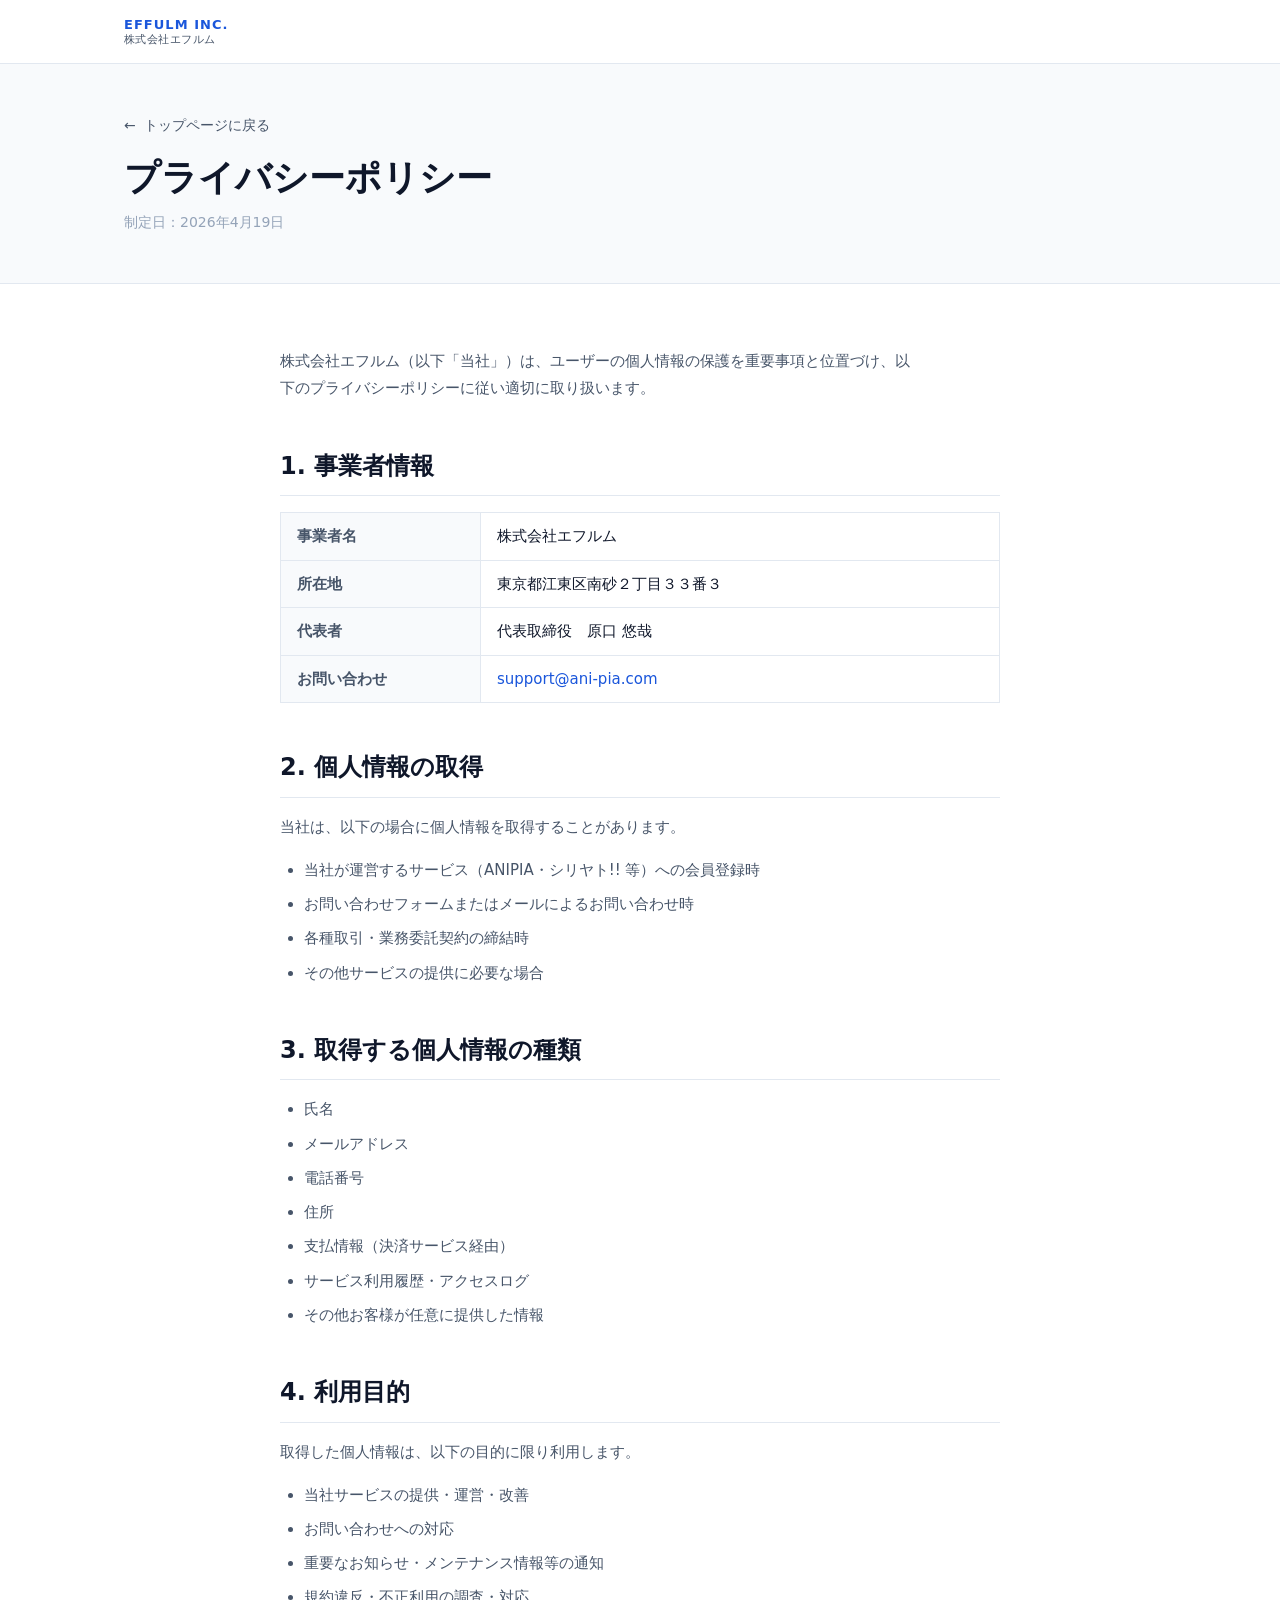
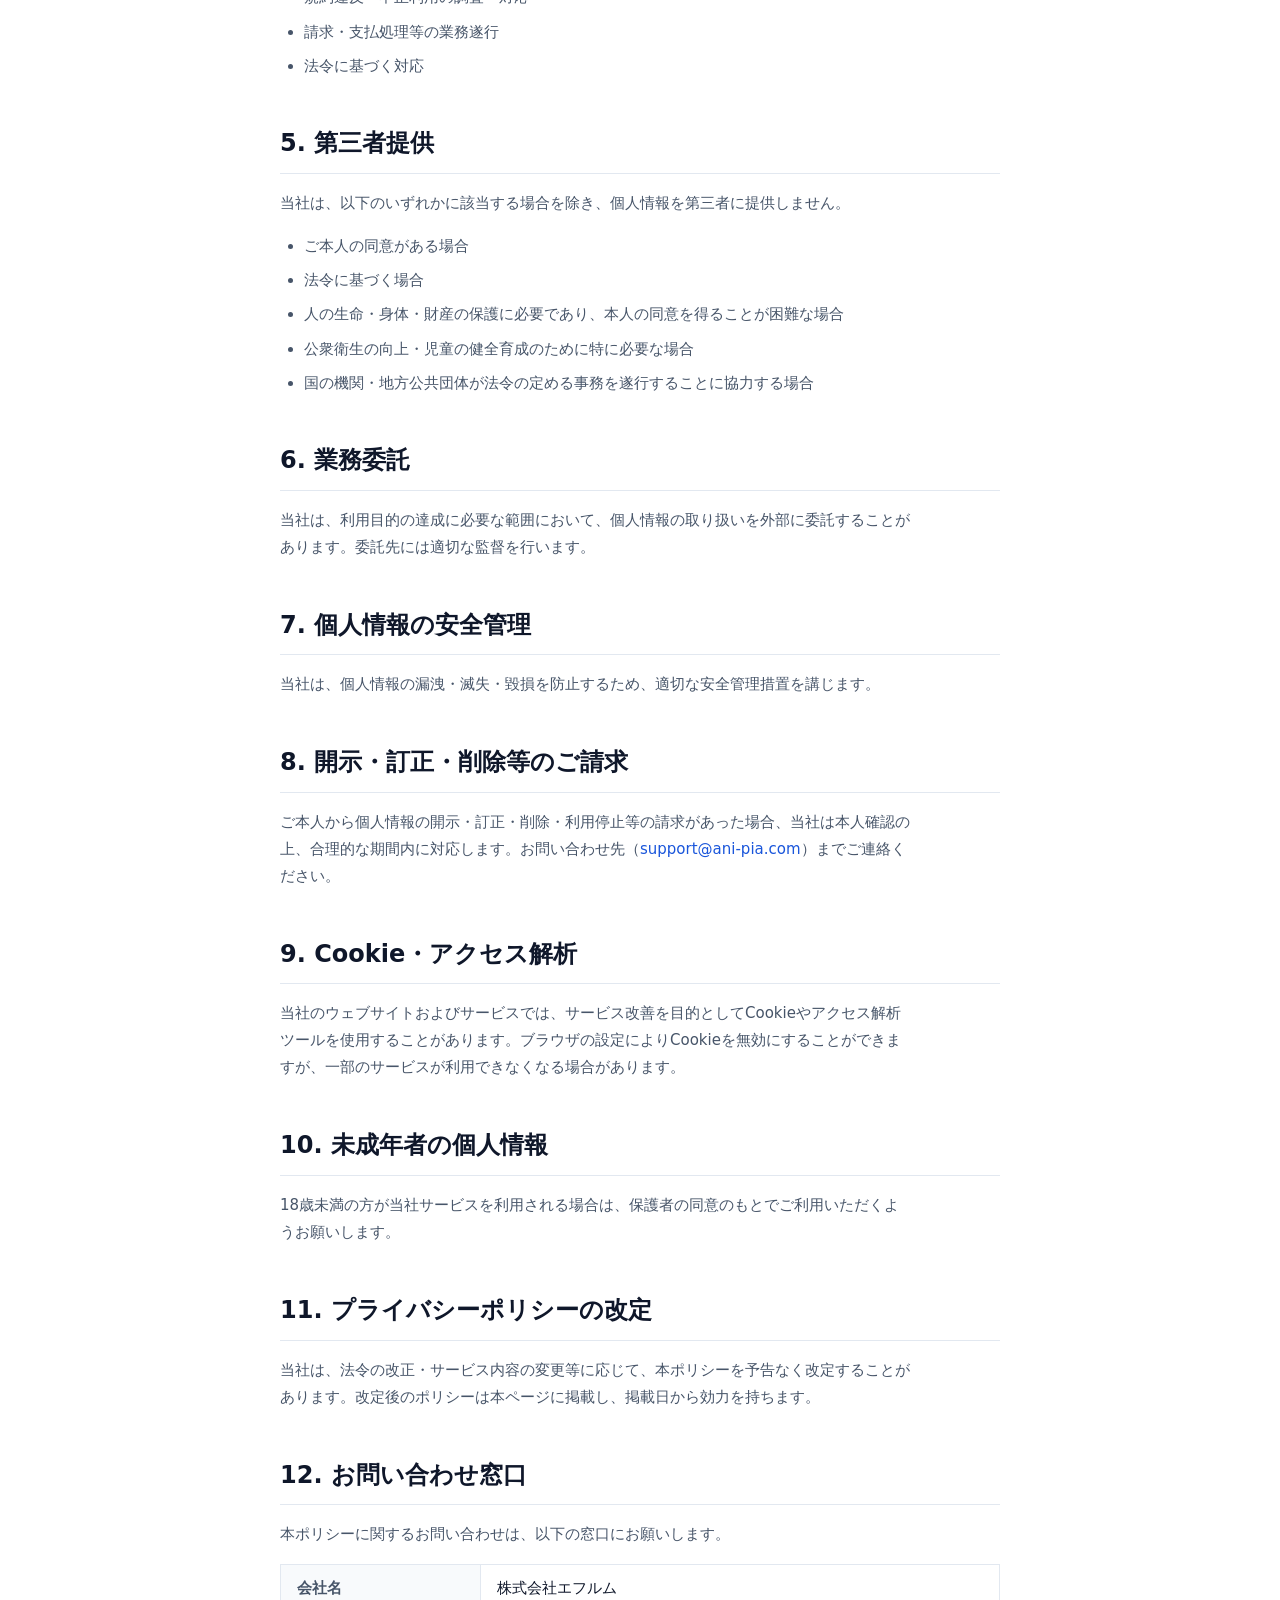
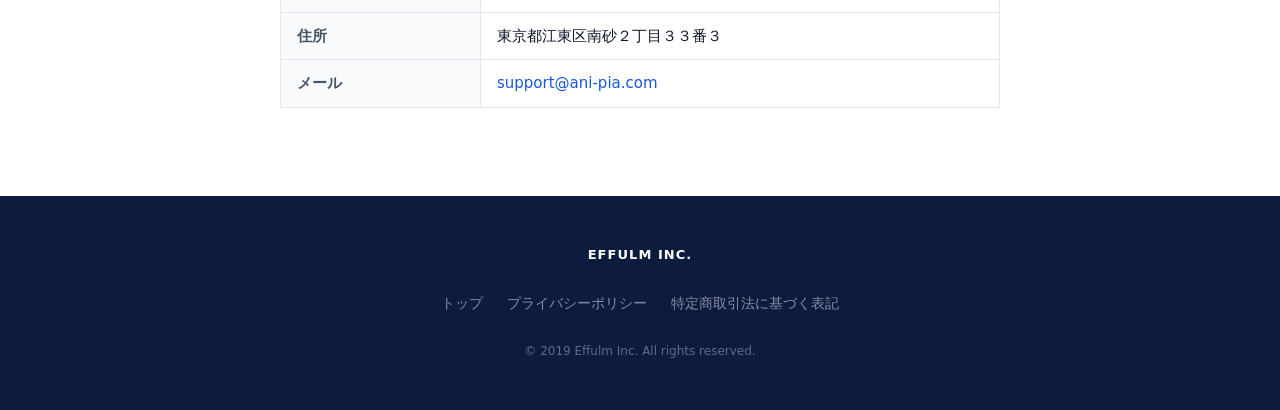
==== privacy.html @ ca1aca21 "feat: add privacy policy page 個人情報の取得・利用目的・第三者提供・開示請求・Cookie・改定条項を含む 標準的なプライバシーポリシーを追加。制定日 2026-04-1" ====
<!DOCTYPE html>
<html lang="ja">
<head>
  <meta charset="UTF-8">
  <meta name="viewport" content="width=device-width, initial-scale=1.0">
  <title>プライバシーポリシー | 株式会社エフルム</title>
  <meta name="description" content="株式会社エフルムのプライバシーポリシーです。">
  <link rel="icon" href="assets/img/favicon.svg" type="image/svg+xml">
  <link rel="stylesheet" href="assets/css/site.css">
</head>
<body>

  <header class="site-header">
    <div class="container">
      <a href="index.html" class="site-logo">
        <span class="site-logo__en">Effulm Inc.</span>
        <span class="site-logo__ja">株式会社エフルム</span>
      </a>
    </div>
  </header>

  <main>
    <div class="page-header">
      <div class="container">
        <a href="index.html" class="page-header__back">トップページに戻る</a>
        <h1 class="page-header__title">プライバシーポリシー</h1>
        <p class="page-header__date">制定日：2026年4月19日</p>
      </div>
    </div>

    <div class="container">
      <article class="prose">

        <p>株式会社エフルム（以下「当社」）は、ユーザーの個人情報の保護を重要事項と位置づけ、以下のプライバシーポリシーに従い適切に取り扱います。</p>

        <h2>1. 事業者情報</h2>
        <table>
          <tbody>
            <tr><th>事業者名</th><td>株式会社エフルム</td></tr>
            <tr><th>所在地</th><td>東京都江東区南砂２丁目３３番３</td></tr>
            <tr><th>代表者</th><td>代表取締役　原口 悠哉</td></tr>
            <tr><th>お問い合わせ</th><td><a href="mailto:support@ani-pia.com">support@ani-pia.com</a></td></tr>
          </tbody>
        </table>

        <h2>2. 個人情報の取得</h2>
        <p>当社は、以下の場合に個人情報を取得することがあります。</p>
        <ul>
          <li>当社が運営するサービス（ANIPIA・シリヤト!! 等）への会員登録時</li>
          <li>お問い合わせフォームまたはメールによるお問い合わせ時</li>
          <li>各種取引・業務委託契約の締結時</li>
          <li>その他サービスの提供に必要な場合</li>
        </ul>

        <h2>3. 取得する個人情報の種類</h2>
        <ul>
          <li>氏名</li>
          <li>メールアドレス</li>
          <li>電話番号</li>
          <li>住所</li>
          <li>支払情報（決済サービス経由）</li>
          <li>サービス利用履歴・アクセスログ</li>
          <li>その他お客様が任意に提供した情報</li>
        </ul>

        <h2>4. 利用目的</h2>
        <p>取得した個人情報は、以下の目的に限り利用します。</p>
        <ul>
          <li>当社サービスの提供・運営・改善</li>
          <li>お問い合わせへの対応</li>
          <li>重要なお知らせ・メンテナンス情報等の通知</li>
          <li>規約違反・不正利用の調査・対応</li>
          <li>請求・支払処理等の業務遂行</li>
          <li>法令に基づく対応</li>
        </ul>

        <h2>5. 第三者提供</h2>
        <p>当社は、以下のいずれかに該当する場合を除き、個人情報を第三者に提供しません。</p>
        <ul>
          <li>ご本人の同意がある場合</li>
          <li>法令に基づく場合</li>
          <li>人の生命・身体・財産の保護に必要であり、本人の同意を得ることが困難な場合</li>
          <li>公衆衛生の向上・児童の健全育成のために特に必要な場合</li>
          <li>国の機関・地方公共団体が法令の定める事務を遂行することに協力する場合</li>
        </ul>

        <h2>6. 業務委託</h2>
        <p>当社は、利用目的の達成に必要な範囲において、個人情報の取り扱いを外部に委託することがあります。委託先には適切な監督を行います。</p>

        <h2>7. 個人情報の安全管理</h2>
        <p>当社は、個人情報の漏洩・滅失・毀損を防止するため、適切な安全管理措置を講じます。</p>

        <h2>8. 開示・訂正・削除等のご請求</h2>
        <p>ご本人から個人情報の開示・訂正・削除・利用停止等の請求があった場合、当社は本人確認の上、合理的な期間内に対応します。お問い合わせ先（<a href="mailto:support@ani-pia.com">support@ani-pia.com</a>）までご連絡ください。</p>

        <h2>9. Cookie・アクセス解析</h2>
        <p>当社のウェブサイトおよびサービスでは、サービス改善を目的としてCookieやアクセス解析ツールを使用することがあります。ブラウザの設定によりCookieを無効にすることができますが、一部のサービスが利用できなくなる場合があります。</p>

        <h2>10. 未成年者の個人情報</h2>
        <p>18歳未満の方が当社サービスを利用される場合は、保護者の同意のもとでご利用いただくようお願いします。</p>

        <h2>11. プライバシーポリシーの改定</h2>
        <p>当社は、法令の改正・サービス内容の変更等に応じて、本ポリシーを予告なく改定することがあります。改定後のポリシーは本ページに掲載し、掲載日から効力を持ちます。</p>

        <h2>12. お問い合わせ窓口</h2>
        <p>本ポリシーに関するお問い合わせは、以下の窓口にお願いします。</p>
        <table>
          <tbody>
            <tr><th>会社名</th><td>株式会社エフルム</td></tr>
            <tr><th>住所</th><td>東京都江東区南砂２丁目３３番３</td></tr>
            <tr><th>メール</th><td><a href="mailto:support@ani-pia.com">support@ani-pia.com</a></td></tr>
          </tbody>
        </table>

      </article>
    </div>
  </main>

  <footer class="site-footer">
    <div class="container">
      <p class="footer-logo">Effulm Inc.</p>
      <nav aria-label="フッターナビゲーション">
        <ul class="footer-nav">
          <li><a href="index.html">トップ</a></li>
          <li><a href="privacy.html">プライバシーポリシー</a></li>
          <li><a href="tokushoho.html">特定商取引法に基づく表記</a></li>
        </ul>
      </nav>
      <p class="footer-copy">&copy; 2019 Effulm Inc. All rights reserved.</p>
    </div>
  </footer>

</body>
</html>
---- assets/css/site.css ----
/* Site styles — 株式会社エフルム */
/* jp-ui-contracts recipes */
@import "./recipes/ja-text.css";
@import "./recipes/headings.css";
@import "./recipes/mixed-script.css";
@import "./recipes/forms.css";
/* Design tokens */
@import "./tokens.css";

/* ─── Reset & Base ─────────────────────────────────────────── */
*, *::before, *::after {
  box-sizing: border-box;
  margin: 0;
  padding: 0;
}

html {
  font-size: 16px;
  scroll-behavior: smooth;
}

html:lang(ja) {
  line-break: strict;
  word-break: normal;
  overflow-wrap: anywhere;
}

body {
  font-family: var(--font-sans);
  font-size: var(--text-body-m);
  line-height: var(--lh-normal);
  color: var(--color-text);
  background: var(--color-bg);
  -webkit-font-smoothing: antialiased;
}

a {
  color: var(--color-primary);
  text-decoration: none;
  transition: color var(--transition);
}

a:hover {
  color: var(--color-primary-hover);
}

img {
  max-width: 100%;
  display: block;
}

/* ─── Layout Utilities ──────────────────────────────────────── */
.container {
  max-width: var(--container-max);
  margin-inline: auto;
  padding-inline: var(--sp-6);
}

.reading {
  max-width: var(--reading-max);
  margin-inline: auto;
}

section {
  padding-block: var(--sp-24);
}

section:nth-child(even) {
  background: var(--color-surface);
}

/* ─── Header ────────────────────────────────────────────────── */
.site-header {
  position: sticky;
  top: 0;
  z-index: 100;
  height: var(--header-height);
  background: rgba(255, 255, 255, 0.95);
  backdrop-filter: blur(8px);
  border-bottom: var(--border);
}

.site-header .container {
  height: 100%;
  display: flex;
  align-items: center;
  justify-content: space-between;
  gap: var(--sp-8);
}

.site-logo {
  display: flex;
  flex-direction: column;
  line-height: 1.2;
  text-decoration: none;
}

.site-logo__en {
  font-size: var(--text-label);
  font-weight: 700;
  letter-spacing: 0.08em;
  color: var(--color-primary);
  text-transform: uppercase;
}

.site-logo__ja {
  font-size: 0.6875rem;
  font-weight: 400;
  color: var(--color-text-sub);
  letter-spacing: 0.04em;
}

.site-nav {
  display: flex;
  align-items: center;
  gap: var(--sp-6);
  list-style: none;
}

.site-nav a {
  font-size: var(--text-label);
  font-weight: 500;
  color: var(--color-text-sub);
  transition: color var(--transition);
}

.site-nav a:hover {
  color: var(--color-primary);
}

/* ─── Hero ──────────────────────────────────────────────────── */
.section-hero {
  background: linear-gradient(135deg, var(--color-hero-from) 0%, var(--color-hero-to) 100%);
  color: #fff;
  padding-block: 120px;
  text-align: center;
}

.section-hero .container {
  display: flex;
  flex-direction: column;
  align-items: center;
  gap: var(--sp-8);
}

.hero-eyebrow {
  font-size: var(--text-label);
  font-weight: 500;
  letter-spacing: 0.1em;
  text-transform: uppercase;
  color: rgba(255, 255, 255, 0.6);
}

.hero-title {
  font-size: var(--text-display);
  font-weight: 700;
  line-height: var(--lh-tight);
  letter-spacing: -0.01em;
  color: #fff;
  max-width: 800px;
}

h1, h2, h3, h4 {
  font-family: var(--font-sans);
}

h2:lang(ja), h3:lang(ja) {
  word-break: auto-phrase;
}

.hero-sub {
  font-size: var(--text-body-l);
  line-height: var(--lh-loose);
  color: rgba(255, 255, 255, 0.75);
  max-width: 560px;
}

.btn {
  display: inline-block;
  padding: 14px 36px;
  border-radius: var(--radius-sm);
  font-size: var(--text-body-m);
  font-weight: 600;
  transition: background var(--transition), transform var(--transition);
  cursor: pointer;
  border: none;
}

.btn-primary {
  background: var(--color-primary);
  color: #fff;
}

.btn-primary:hover {
  background: var(--color-primary-hover);
  color: #fff;
  transform: translateY(-1px);
}

.btn-outline {
  background: transparent;
  color: #fff;
  border: 1.5px solid rgba(255, 255, 255, 0.5);
}

.btn-outline:hover {
  border-color: #fff;
  color: #fff;
}

/* ─── Section Headings ──────────────────────────────────────── */
.section-header {
  text-align: center;
  margin-bottom: var(--sp-12);
}

.section-label {
  display: inline-block;
  font-size: var(--text-label);
  font-weight: 600;
  letter-spacing: 0.1em;
  text-transform: uppercase;
  color: var(--color-primary);
  margin-bottom: var(--sp-3);
}

.section-title {
  font-size: var(--text-h1);
  font-weight: 700;
  line-height: var(--lh-tight);
  color: var(--color-text);
  margin-bottom: var(--sp-4);
}

.section-desc {
  font-size: var(--text-body-l);
  color: var(--color-text-sub);
  line-height: var(--lh-loose);
  max-width: 560px;
  margin-inline: auto;
}

/* ─── Services ──────────────────────────────────────────────── */
.services-grid {
  display: grid;
  grid-template-columns: repeat(2, 1fr);
  gap: var(--sp-8);
}

.service-card {
  background: var(--color-bg);
  border: var(--border);
  border-radius: var(--radius-md);
  padding: var(--sp-8);
  box-shadow: var(--shadow-card);
  transition: box-shadow var(--transition), transform var(--transition);
}

.service-card:hover {
  box-shadow: var(--shadow-md);
  transform: translateY(-2px);
}

.service-card__tag {
  display: inline-block;
  font-size: var(--text-caption);
  font-weight: 600;
  letter-spacing: 0.06em;
  text-transform: uppercase;
  color: var(--color-primary);
  background: var(--color-primary-light);
  padding: var(--sp-1) var(--sp-2);
  border-radius: var(--radius-sm);
  margin-bottom: var(--sp-4);
}

.service-card__title {
  font-size: var(--text-h2);
  font-weight: 700;
  color: var(--color-text);
  margin-bottom: var(--sp-3);
  line-height: var(--lh-snug);
}

.service-card__desc {
  font-size: var(--text-body-m);
  color: var(--color-text-sub);
  line-height: var(--lh-loose);
  margin-bottom: var(--sp-6);
}

.service-card__link {
  display: inline-flex;
  align-items: center;
  gap: var(--sp-2);
  font-size: var(--text-body-s);
  font-weight: 600;
  color: var(--color-primary);
}

.service-card__link::after {
  content: "→";
  transition: transform var(--transition);
}

.service-card__link:hover::after {
  transform: translateX(3px);
}

/* ─── About / CEO ───────────────────────────────────────────── */
.about-inner {
  display: grid;
  grid-template-columns: 1fr 1fr;
  gap: var(--sp-16);
  align-items: center;
}

.about-content {}

.about-content .section-label {
  text-align: left;
}

.about-content .section-title {
  text-align: left;
  font-size: var(--text-h1);
}

.about-text {
  font-size: var(--text-body-l);
  color: var(--color-text-sub);
  line-height: var(--lh-loose);
  margin-top: var(--sp-6);
}

.about-links {
  display: flex;
  flex-wrap: wrap;
  gap: var(--sp-4);
  margin-top: var(--sp-8);
}

.about-profile {
  background: var(--color-surface);
  border: var(--border);
  border-radius: var(--radius-md);
  padding: var(--sp-8);
}

.profile-name {
  font-size: var(--text-h2);
  font-weight: 700;
  color: var(--color-text);
  margin-bottom: var(--sp-1);
}

.profile-title {
  font-size: var(--text-body-s);
  color: var(--color-text-muted);
  margin-bottom: var(--sp-6);
}

.profile-career {
  list-style: none;
  display: flex;
  flex-direction: column;
  gap: var(--sp-3);
}

.profile-career li {
  font-size: var(--text-body-s);
  color: var(--color-text-sub);
  line-height: var(--lh-snug);
  padding-left: var(--sp-4);
  border-left: 2px solid var(--color-primary);
}

/* ─── Company ───────────────────────────────────────────────── */
.company-table {
  width: 100%;
  border-collapse: collapse;
  font-size: var(--text-body-m);
}

.company-table th,
.company-table td {
  padding: var(--sp-4) var(--sp-6);
  border-bottom: var(--border);
  text-align: left;
  line-height: var(--lh-snug);
  vertical-align: top;
}

.company-table th {
  width: 180px;
  font-weight: 600;
  color: var(--color-text-sub);
  white-space: nowrap;
}

.company-table td {
  color: var(--color-text);
}

.company-table tr:last-child th,
.company-table tr:last-child td {
  border-bottom: none;
}

/* ─── Contact ───────────────────────────────────────────────── */
.contact-inner {
  text-align: center;
  display: flex;
  flex-direction: column;
  align-items: center;
  gap: var(--sp-8);
}

.contact-mail {
  display: inline-flex;
  align-items: center;
  gap: var(--sp-3);
  font-size: var(--text-h3);
  font-weight: 600;
  color: var(--color-primary);
  border: var(--border);
  border-radius: var(--radius-md);
  padding: var(--sp-4) var(--sp-8);
  transition: background var(--transition), box-shadow var(--transition);
}

.contact-mail:hover {
  background: var(--color-primary-light);
  box-shadow: var(--shadow-card);
}

/* ─── Footer ────────────────────────────────────────────────── */
.site-footer {
  background: var(--color-hero-from);
  color: rgba(255, 255, 255, 0.6);
  padding-block: var(--sp-12);
}

.site-footer .container {
  display: flex;
  flex-direction: column;
  align-items: center;
  gap: var(--sp-6);
  text-align: center;
}

.footer-logo {
  font-size: var(--text-label);
  font-weight: 700;
  letter-spacing: 0.08em;
  color: #fff;
  text-transform: uppercase;
}

.footer-nav {
  display: flex;
  gap: var(--sp-6);
  list-style: none;
  flex-wrap: wrap;
  justify-content: center;
}

.footer-nav a {
  font-size: var(--text-body-s);
  color: rgba(255, 255, 255, 0.5);
  transition: color var(--transition);
}

.footer-nav a:hover {
  color: #fff;
}

.footer-copy {
  font-size: var(--text-caption);
  color: rgba(255, 255, 255, 0.35);
}

/* ─── Subpage layout (privacy, tokushoho) ───────────────────── */
.page-header {
  background: var(--color-surface);
  border-bottom: var(--border);
  padding-block: var(--sp-12);
}

.page-header__back {
  display: inline-flex;
  align-items: center;
  gap: var(--sp-2);
  font-size: var(--text-body-s);
  color: var(--color-text-sub);
  margin-bottom: var(--sp-4);
}

.page-header__back::before {
  content: "←";
}

.page-header__title {
  font-size: var(--text-h1);
  font-weight: 700;
  color: var(--color-text);
}

.page-header__date {
  font-size: var(--text-body-s);
  color: var(--color-text-muted);
  margin-top: var(--sp-2);
}

.prose {
  max-width: var(--reading-max);
  margin-inline: auto;
  padding-block: var(--sp-16);
}

.prose h2 {
  font-size: var(--text-h2);
  font-weight: 700;
  color: var(--color-text);
  margin-top: var(--sp-12);
  margin-bottom: var(--sp-4);
  padding-bottom: var(--sp-3);
  border-bottom: var(--border);
}

.prose h3 {
  font-size: var(--text-h3);
  font-weight: 600;
  color: var(--color-text);
  margin-top: var(--sp-8);
  margin-bottom: var(--sp-3);
}

.prose p {
  font-size: var(--text-body-m);
  line-height: var(--lh-loose);
  color: var(--color-text-sub);
  margin-bottom: var(--sp-4);
}

.prose ul, .prose ol {
  margin-left: var(--sp-6);
  margin-bottom: var(--sp-4);
}

.prose li {
  font-size: var(--text-body-m);
  line-height: var(--lh-normal);
  color: var(--color-text-sub);
  margin-bottom: var(--sp-2);
}

.prose table {
  width: 100%;
  border-collapse: collapse;
  margin-bottom: var(--sp-6);
  font-size: var(--text-body-m);
}

.prose table th,
.prose table td {
  padding: var(--sp-3) var(--sp-4);
  border: var(--border);
  text-align: left;
  line-height: var(--lh-snug);
  vertical-align: top;
}

.prose table th {
  background: var(--color-surface);
  font-weight: 600;
  color: var(--color-text-sub);
  width: 200px;
}

/* ─── Responsive ────────────────────────────────────────────── */
@media (max-width: 768px) {
  :root {
    --text-display: 2rem;
    --text-h1: 1.625rem;
    --text-h2: 1.25rem;
  }

  .section-hero {
    padding-block: 80px;
  }

  .site-nav {
    display: none;
  }

  .services-grid {
    grid-template-columns: 1fr;
  }

  .about-inner {
    grid-template-columns: 1fr;
    gap: var(--sp-8);
  }

  .company-table th {
    width: 120px;
  }

  .company-table th,
  .company-table td {
    padding: var(--sp-3) var(--sp-4);
    font-size: var(--text-body-s);
  }

  .prose table th {
    width: 120px;
  }

  section {
    padding-block: var(--sp-16);
  }
}

/* ─── Accessibility ─────────────────────────────────────────── */
@media (prefers-reduced-motion: reduce) {
  *, *::before, *::after {
    animation-duration: 0.01ms !important;
    transition-duration: 0.01ms !important;
  }
}

:focus-visible {
  outline: 2px solid var(--color-primary);
  outline-offset: 3px;
  border-radius: 2px;
}
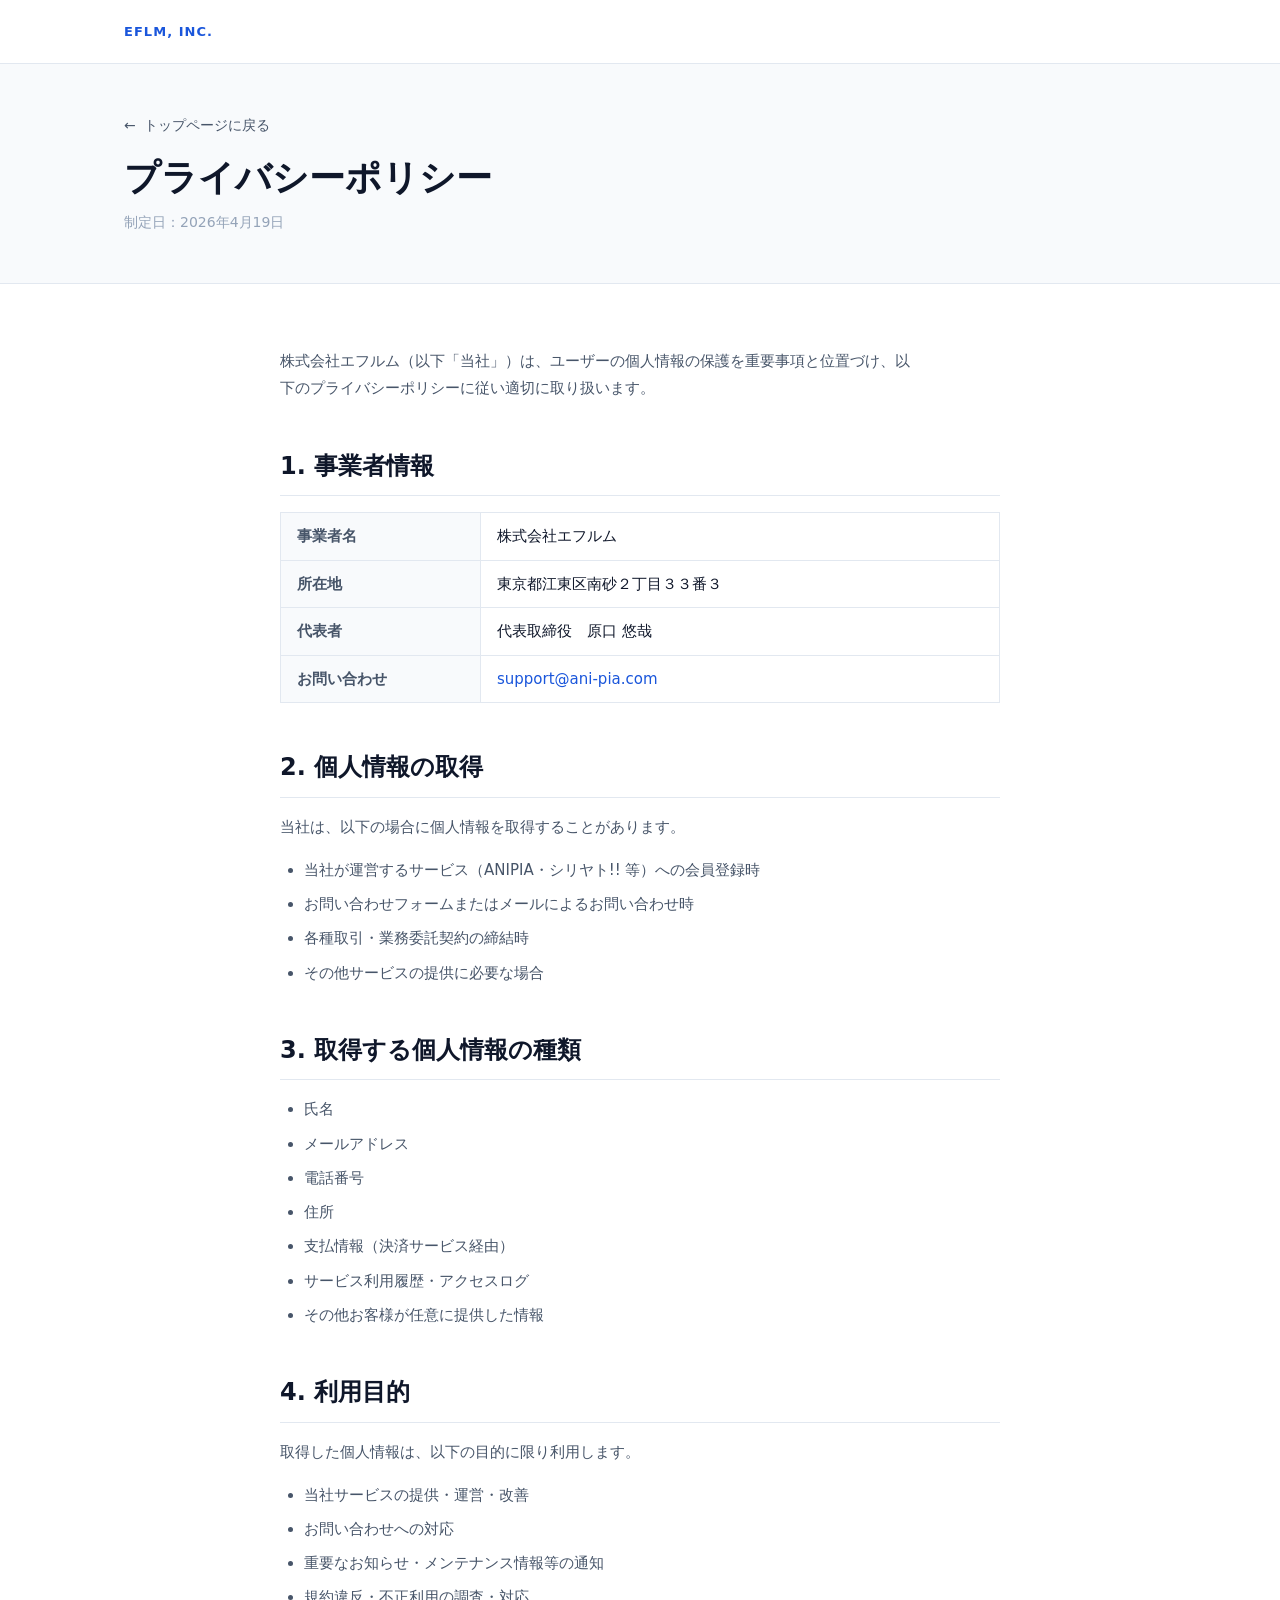
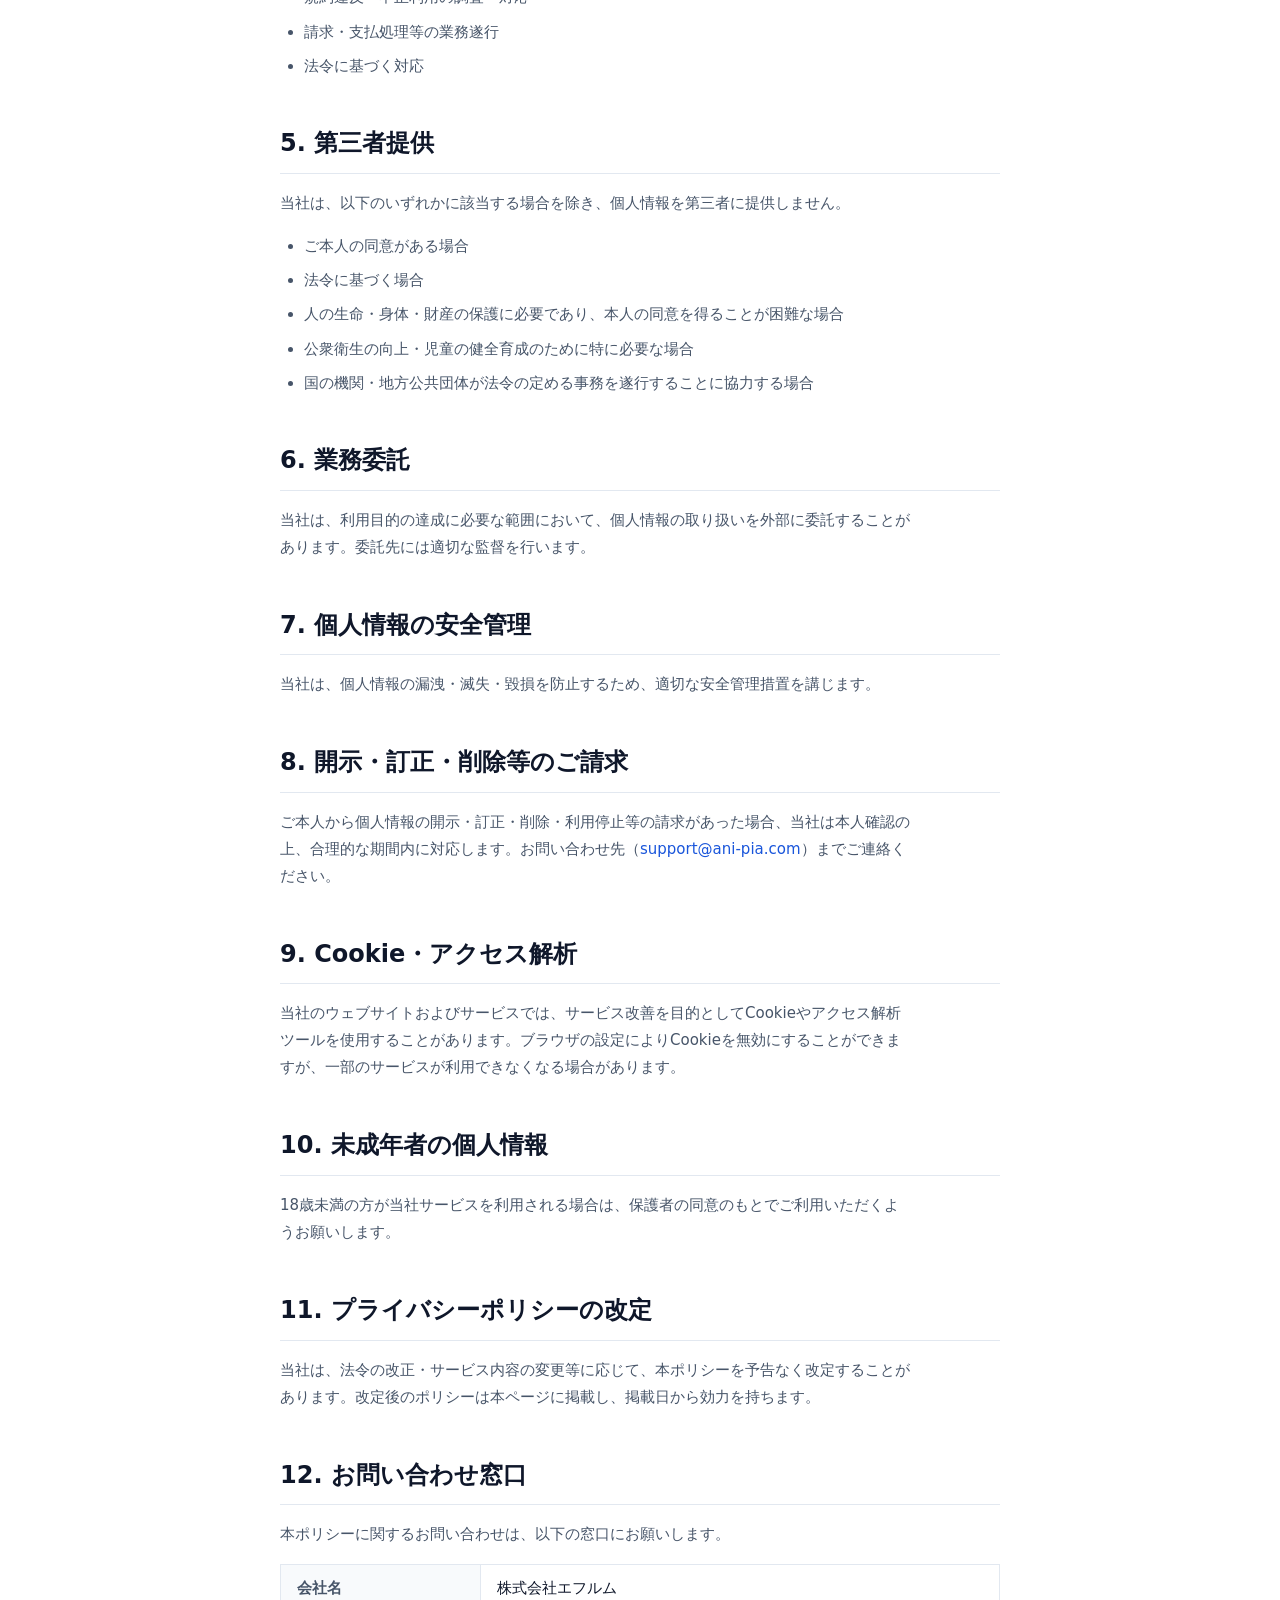
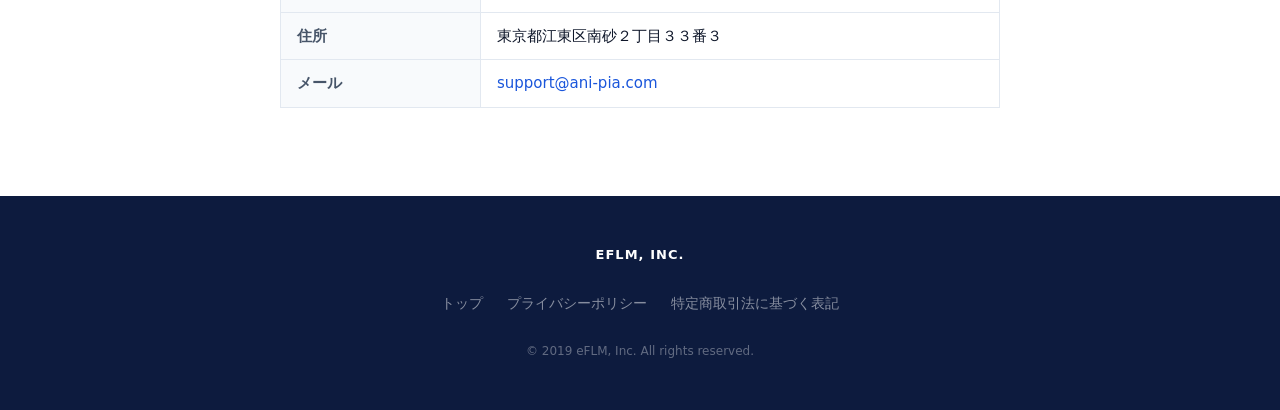
==== commit 2d8c6209: "style: rename English company name to eFLM, Inc. across site - ヘッダーロゴを eFLM, Inc. のみに変更（日本語サブテキスト削除）" ====
--- a/privacy.html
+++ b/privacy.html
@@ -3,7 +3,7 @@
 <head>
   <meta charset="UTF-8">
   <meta name="viewport" content="width=device-width, initial-scale=1.0">
-  <title>プライバシーポリシー | 株式会社エフルム</title>
+  <title>プライバシーポリシー | 株式会社エフルム / eFLM, Inc.</title>
   <meta name="description" content="株式会社エフルムのプライバシーポリシーです。">
   <link rel="icon" href="assets/img/favicon.svg" type="image/svg+xml">
   <link rel="stylesheet" href="assets/css/site.css">
@@ -13,8 +13,7 @@
   <header class="site-header">
     <div class="container">
       <a href="index.html" class="site-logo">
-        <span class="site-logo__en">Effulm Inc.</span>
-        <span class="site-logo__ja">株式会社エフルム</span>
+        <span class="site-logo__en">eFLM, Inc.</span>
       </a>
     </div>
   </header>
@@ -118,7 +117,7 @@
 
   <footer class="site-footer">
     <div class="container">
-      <p class="footer-logo">Effulm Inc.</p>
+      <p class="footer-logo">eFLM, Inc.</p>
       <nav aria-label="フッターナビゲーション">
         <ul class="footer-nav">
           <li><a href="index.html">トップ</a></li>
@@ -126,7 +125,7 @@
           <li><a href="tokushoho.html">特定商取引法に基づく表記</a></li>
         </ul>
       </nav>
-      <p class="footer-copy">&copy; 2019 Effulm Inc. All rights reserved.</p>
+      <p class="footer-copy">&copy; 2019 eFLM, Inc. All rights reserved.</p>
     </div>
   </footer>
 
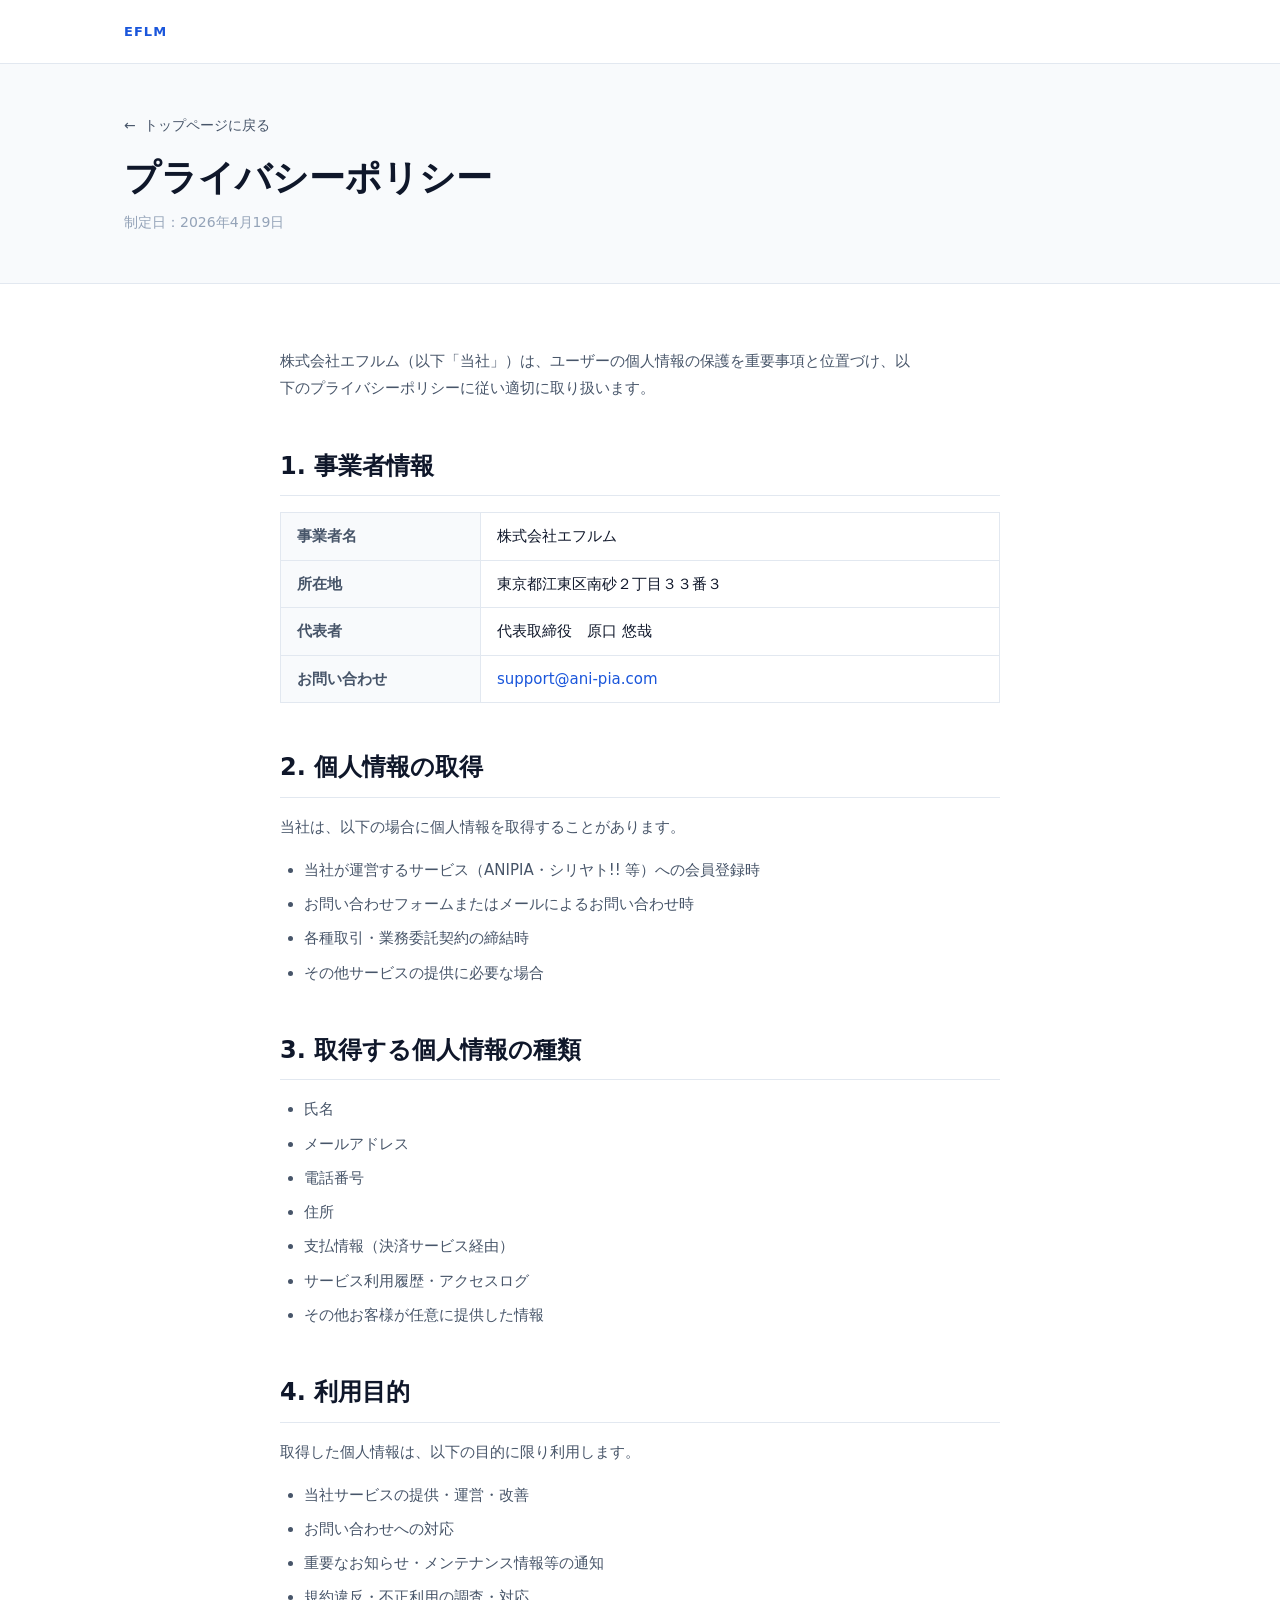
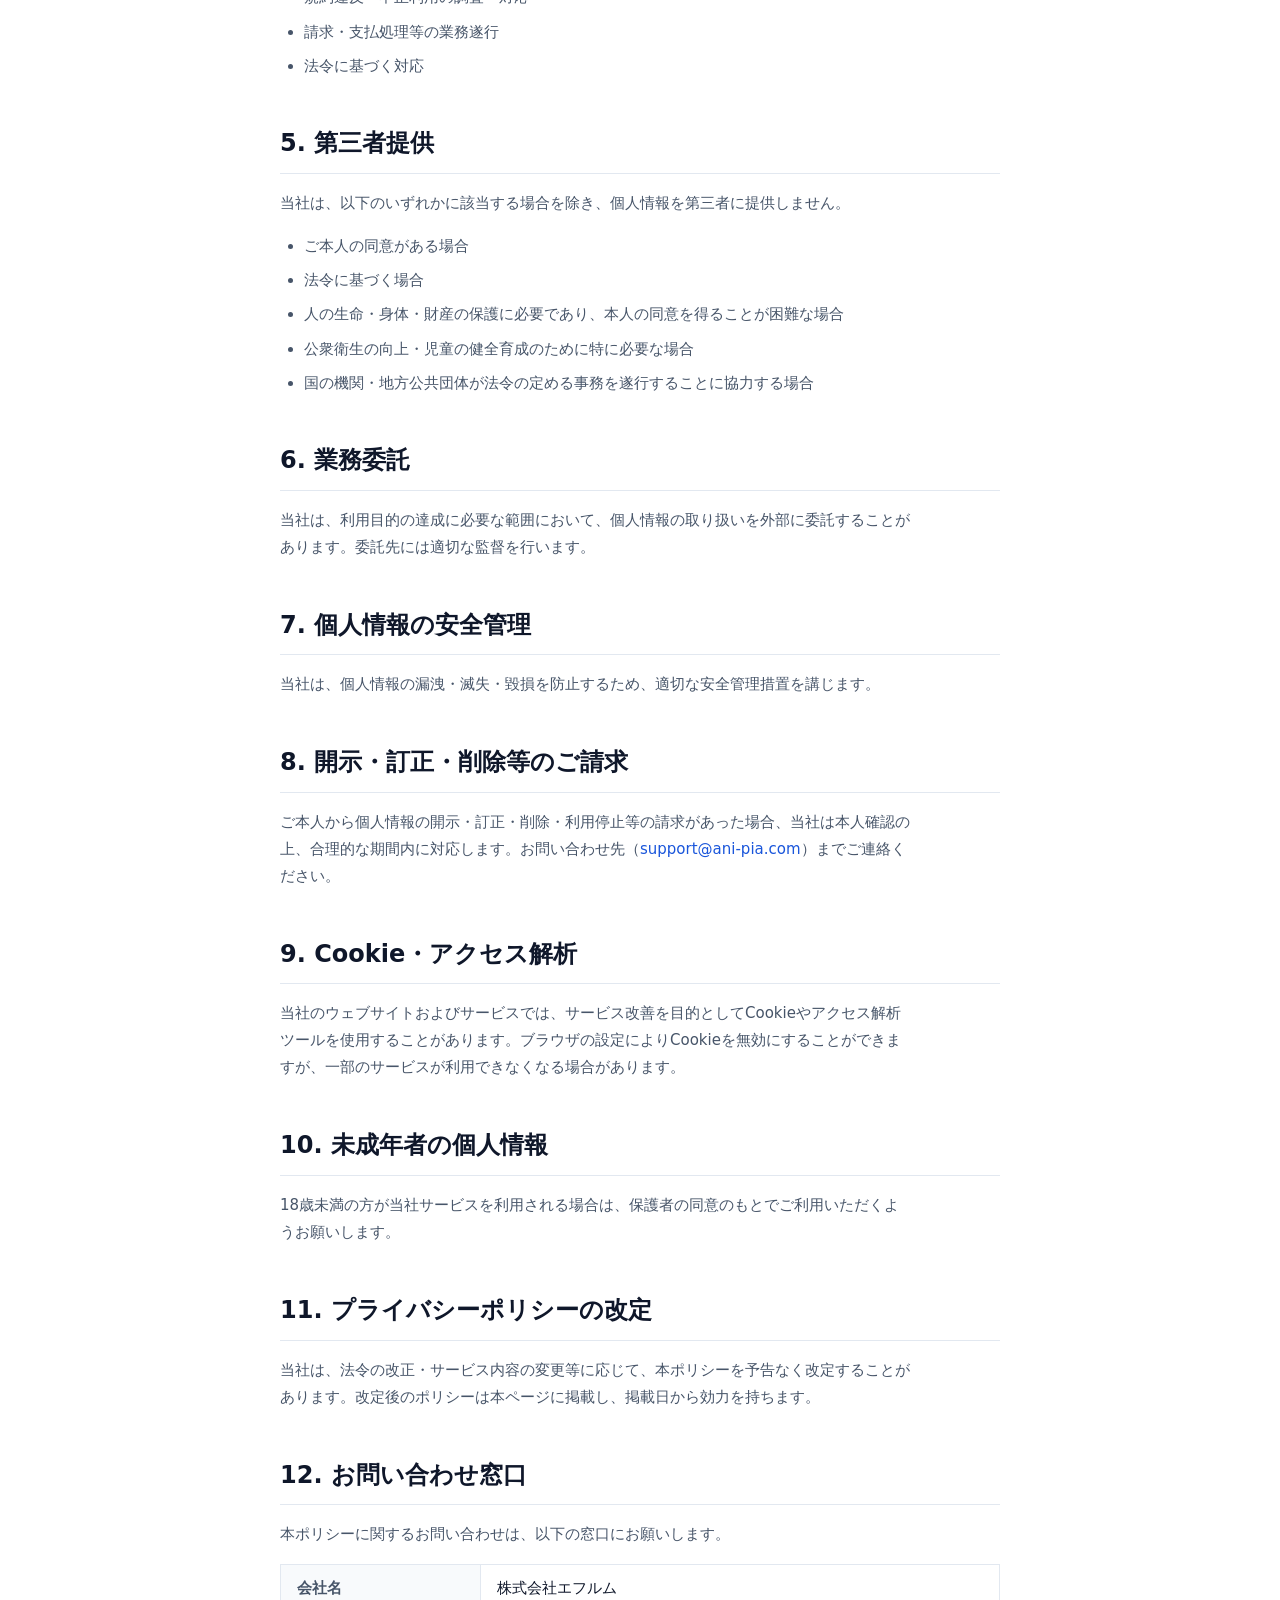
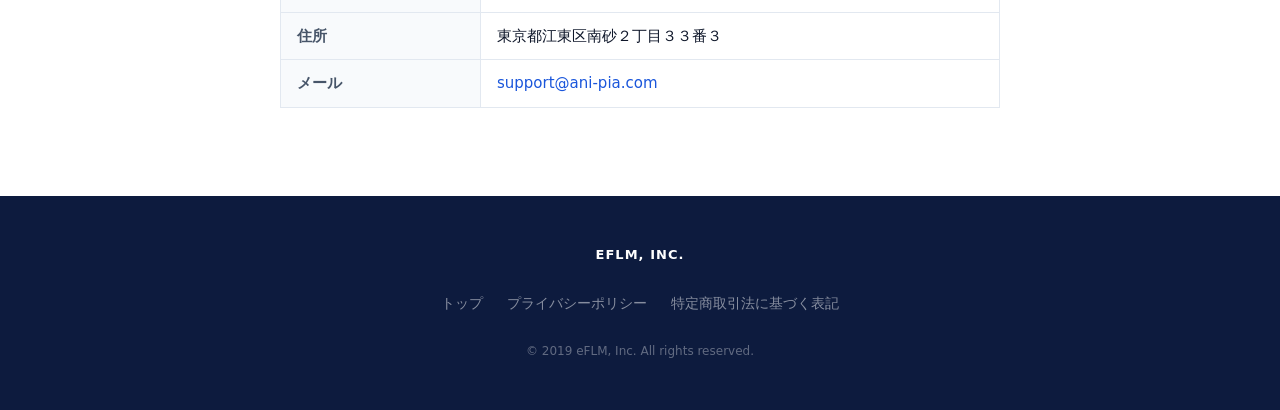
==== commit 75761164: "style: simplify header logo to EFLM Made-with: Cursor" ====
--- a/privacy.html
+++ b/privacy.html
@@ -13,7 +13,7 @@
   <header class="site-header">
     <div class="container">
       <a href="index.html" class="site-logo">
-        <span class="site-logo__en">eFLM, Inc.</span>
+        <span class="site-logo__en">EFLM</span>
       </a>
     </div>
   </header>
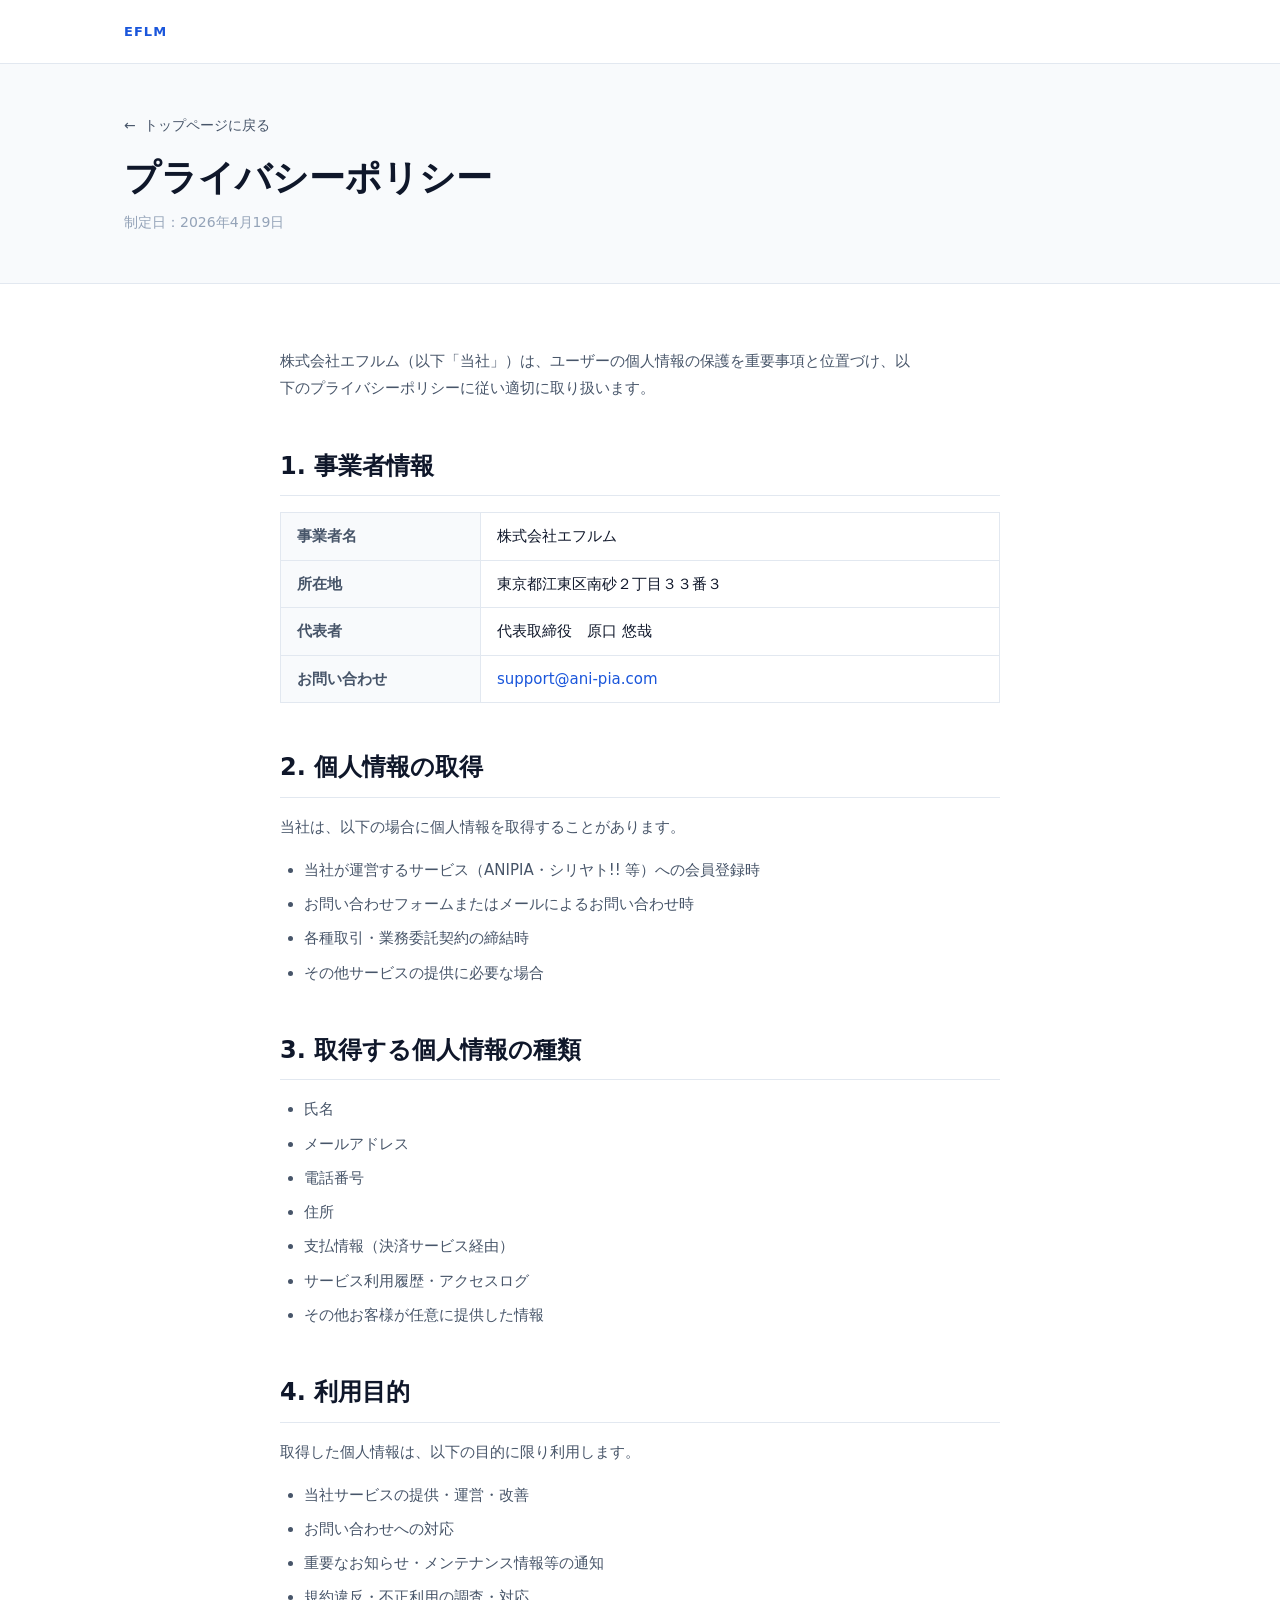
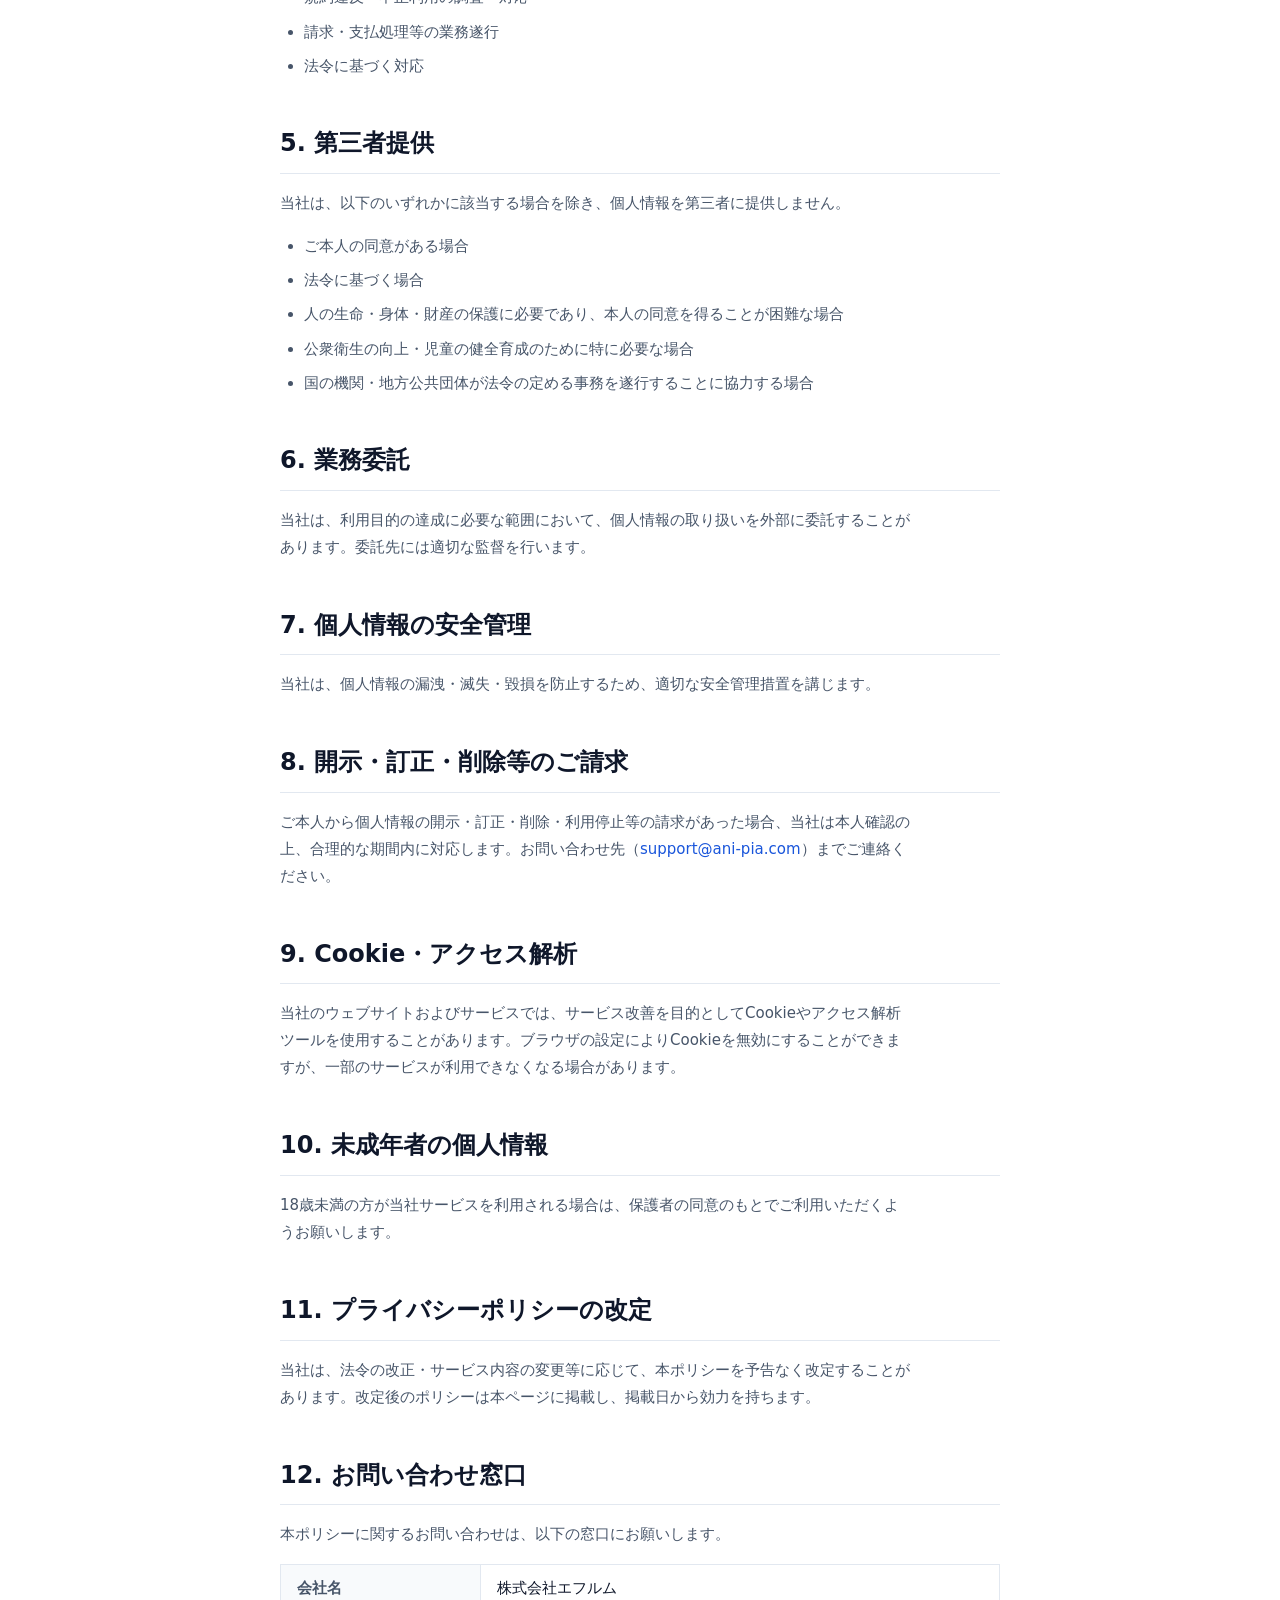
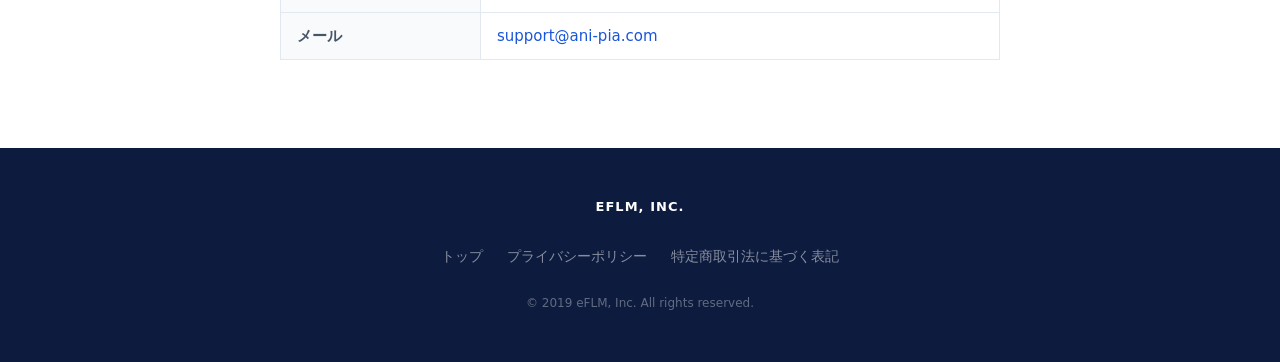
==== commit a8a1af09: "コンテンツの簡略化と情報更新 - index.html: ヒーローセクション・サービス説明・代表プロフィールを簡潔に更新、フッターのコピーライトを修正 - privacy.html: 住所欄を削除  " ====
--- a/privacy.html
+++ b/privacy.html
@@ -106,7 +106,6 @@
         <table>
           <tbody>
             <tr><th>会社名</th><td>株式会社エフルム</td></tr>
-            <tr><th>住所</th><td>東京都江東区南砂２丁目３３番３</td></tr>
             <tr><th>メール</th><td><a href="mailto:support@ani-pia.com">support@ani-pia.com</a></td></tr>
           </tbody>
         </table>
